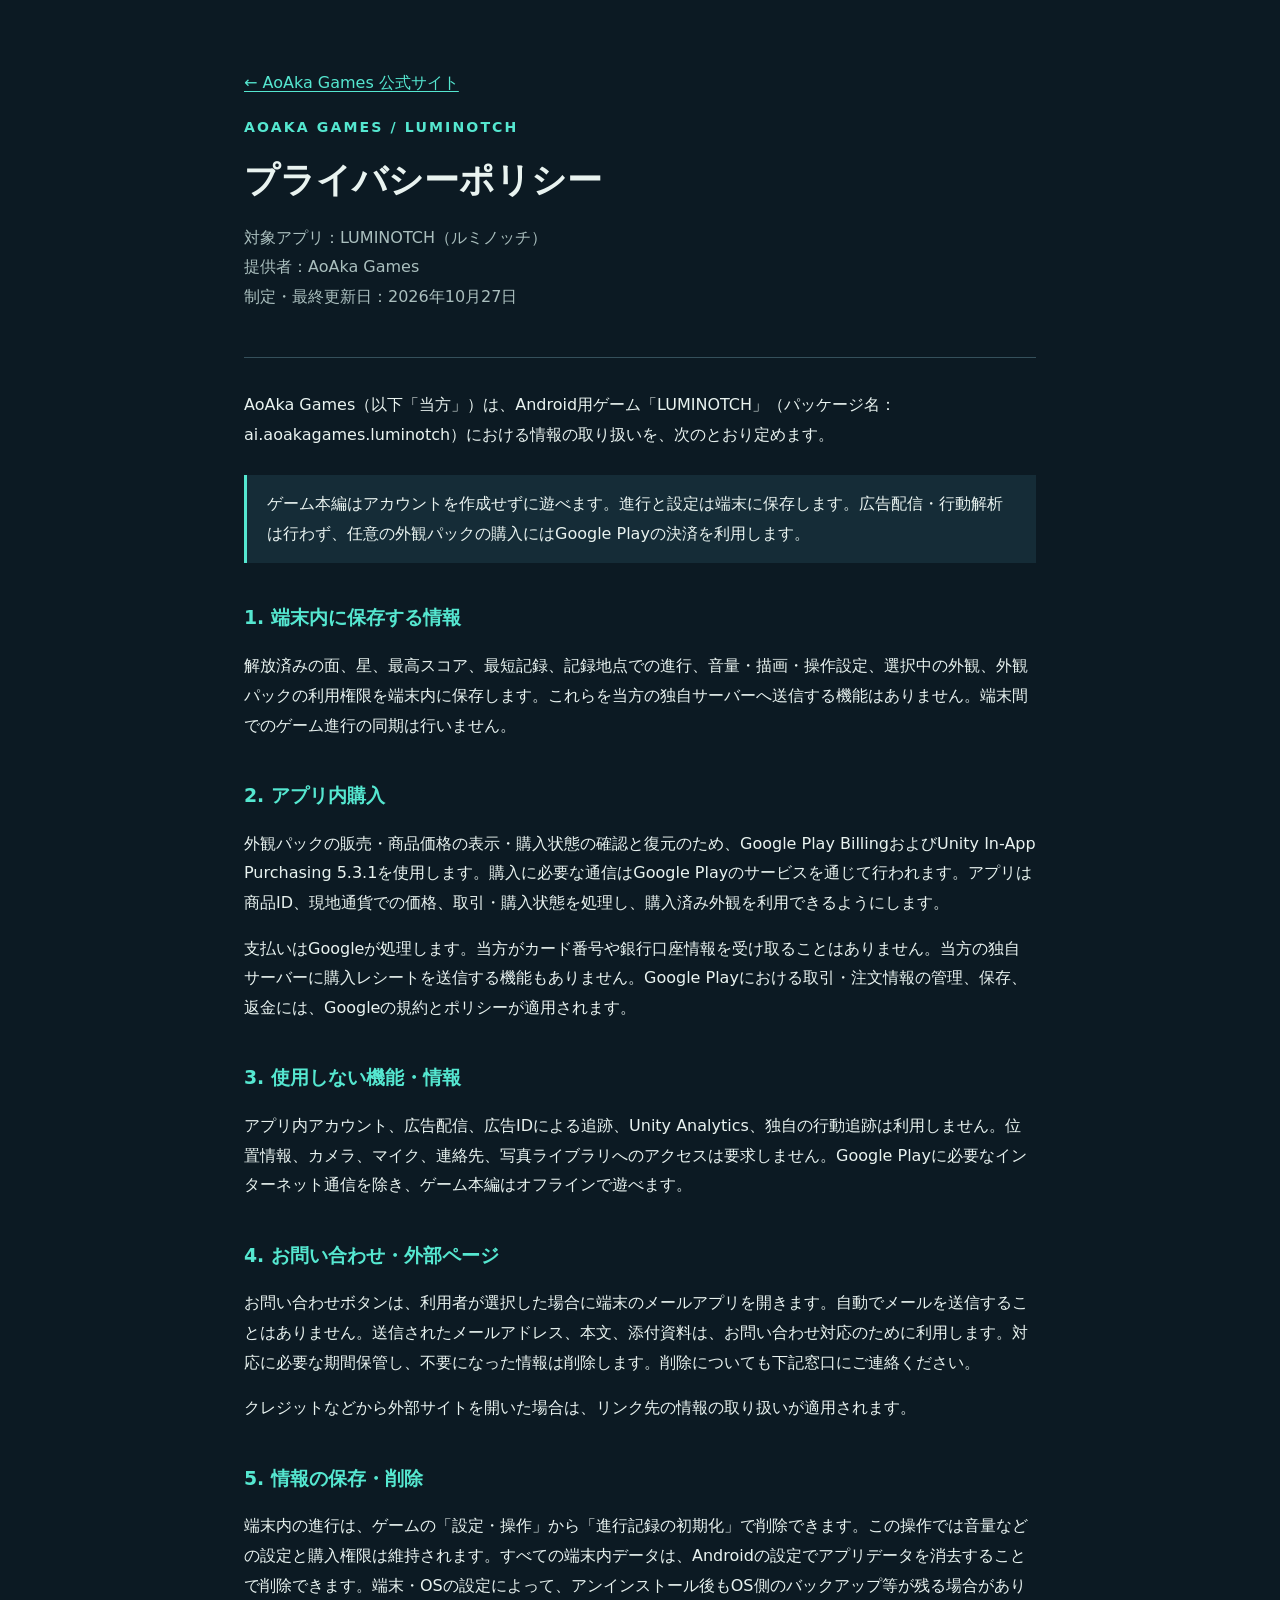
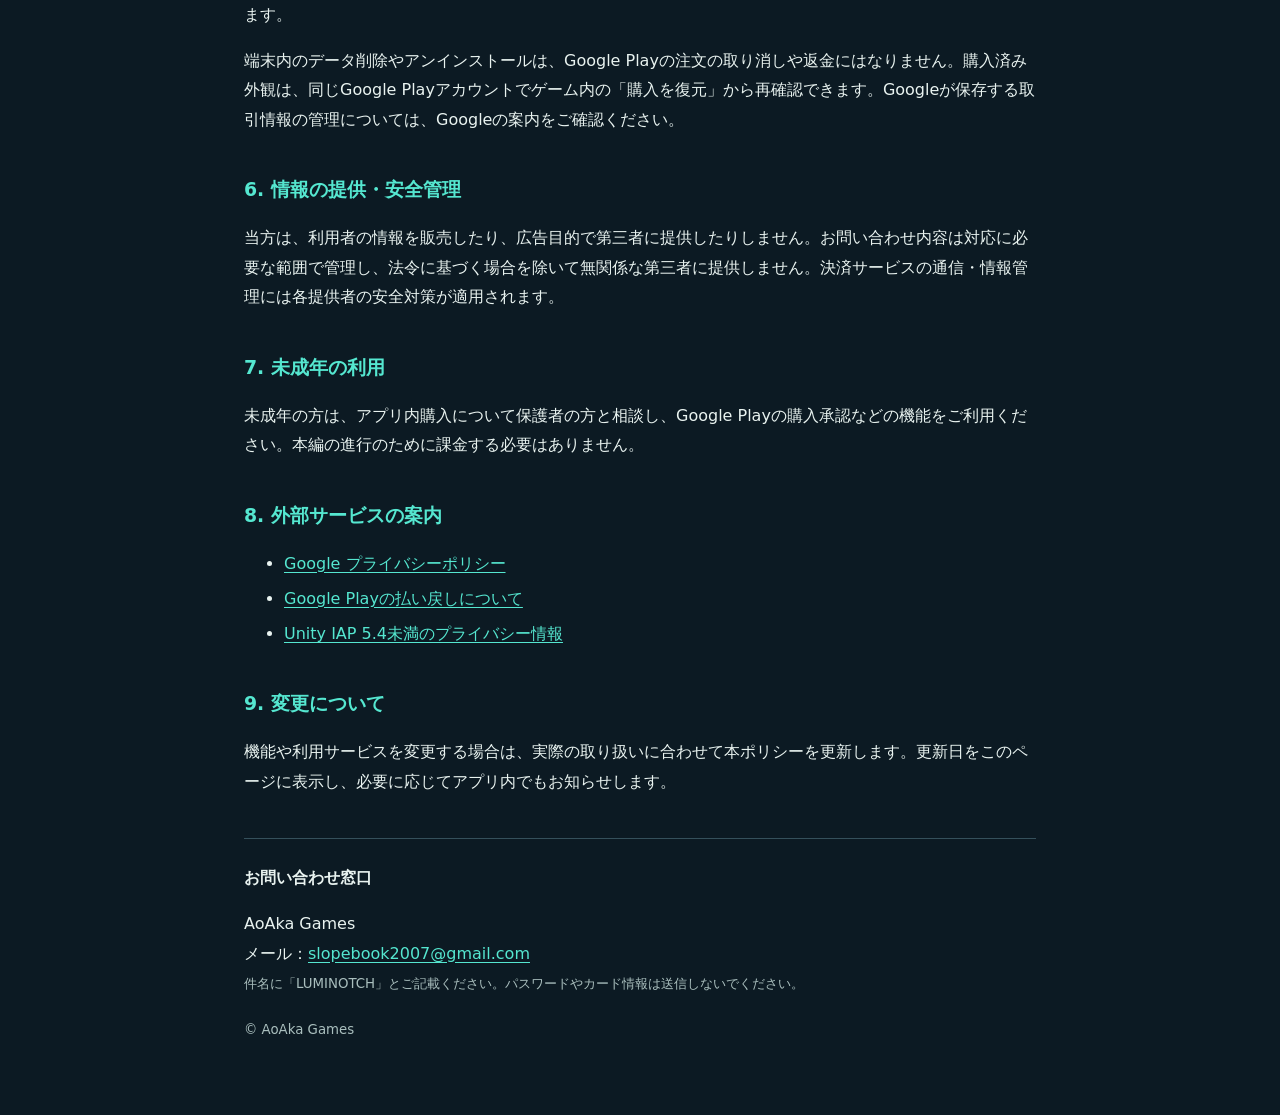
==== luminotch/privacy/index.html @ 9eddff87 "Create AoAka Games official site" ====
<!doctype html>
<html lang="ja"><head><meta charset="utf-8"><meta name="viewport" content="width=device-width,initial-scale=1"><meta name="description" content="AoAka Games のゲーム LUMINOTCH のプライバシーポリシーとお問い合わせ先。"><title>LUMINOTCH プライバシーポリシー | AoAka Games</title>
<style>:root{color-scheme:dark;--ink:#e9f3f0;--sub:#aabfbe;--accent:#55e7d0;--bg:#0c1a23}*{box-sizing:border-box}body{margin:0;background:var(--bg);color:var(--ink);font-family:system-ui,-apple-system,"Yu Gothic",Meiryo,sans-serif;line-height:1.85}main{max-width:840px;margin:auto;padding:52px 24px 72px}header{border-bottom:1px solid #35505b;padding-bottom:30px;margin-bottom:32px}.brand{letter-spacing:.15em;color:var(--accent);font-weight:650;font-size:.88rem}h1{font-size:clamp(1.65rem,5vw,2.2rem);line-height:1.5;margin:.4em 0}h2{font-size:1.18rem;color:var(--accent);margin-top:2em}p,li{overflow-wrap:anywhere}a{color:var(--accent);text-underline-offset:.2em}a:focus-visible{outline:3px solid var(--accent);outline-offset:5px}small,.sub{color:var(--sub)}.note{border-left:3px solid var(--accent);background:#152c37;padding:14px 20px;margin:26px 0}footer{margin-top:42px;padding-top:24px;border-top:1px solid #35505b}li{margin:.35em 0}@media print{body{background:white;color:#182631}h2,a,.brand{color:#135b5c}.note{background:#eee}}</style></head>
<body><main><p><a href="../../">← AoAka Games 公式サイト</a></p><header><div class="brand">AOAKA GAMES / LUMINOTCH</div><h1>プライバシーポリシー</h1><p class="sub">対象アプリ：LUMINOTCH（ルミノッチ）<br>提供者：AoAka Games<br>制定・最終更新日：2026年10月27日</p></header>
<p>AoAka Games（以下「当方」）は、Android用ゲーム「LUMINOTCH」（パッケージ名：ai.aoakagames.luminotch）における情報の取り扱いを、次のとおり定めます。</p>
<div class="note">ゲーム本編はアカウントを作成せずに遊べます。進行と設定は端末に保存します。広告配信・行動解析は行わず、任意の外観パックの購入にはGoogle Playの決済を利用します。</div>
<h2>1. 端末内に保存する情報</h2><p>解放済みの面、星、最高スコア、最短記録、記録地点での進行、音量・描画・操作設定、選択中の外観、外観パックの利用権限を端末内に保存します。これらを当方の独自サーバーへ送信する機能はありません。端末間でのゲーム進行の同期は行いません。</p>
<h2>2. アプリ内購入</h2><p>外観パックの販売・商品価格の表示・購入状態の確認と復元のため、Google Play BillingおよびUnity In-App Purchasing 5.3.1を使用します。購入に必要な通信はGoogle Playのサービスを通じて行われます。アプリは商品ID、現地通貨での価格、取引・購入状態を処理し、購入済み外観を利用できるようにします。</p><p>支払いはGoogleが処理します。当方がカード番号や銀行口座情報を受け取ることはありません。当方の独自サーバーに購入レシートを送信する機能もありません。Google Playにおける取引・注文情報の管理、保存、返金には、Googleの規約とポリシーが適用されます。</p>
<h2>3. 使用しない機能・情報</h2><p>アプリ内アカウント、広告配信、広告IDによる追跡、Unity Analytics、独自の行動追跡は利用しません。位置情報、カメラ、マイク、連絡先、写真ライブラリへのアクセスは要求しません。Google Playに必要なインターネット通信を除き、ゲーム本編はオフラインで遊べます。</p>
<h2>4. お問い合わせ・外部ページ</h2><p>お問い合わせボタンは、利用者が選択した場合に端末のメールアプリを開きます。自動でメールを送信することはありません。送信されたメールアドレス、本文、添付資料は、お問い合わせ対応のために利用します。対応に必要な期間保管し、不要になった情報は削除します。削除についても下記窓口にご連絡ください。</p><p>クレジットなどから外部サイトを開いた場合は、リンク先の情報の取り扱いが適用されます。</p>
<h2>5. 情報の保存・削除</h2><p>端末内の進行は、ゲームの「設定・操作」から「進行記録の初期化」で削除できます。この操作では音量などの設定と購入権限は維持されます。すべての端末内データは、Androidの設定でアプリデータを消去することで削除できます。端末・OSの設定によって、アンインストール後もOS側のバックアップ等が残る場合があります。</p><p>端末内のデータ削除やアンインストールは、Google Playの注文の取り消しや返金にはなりません。購入済み外観は、同じGoogle Playアカウントでゲーム内の「購入を復元」から再確認できます。Googleが保存する取引情報の管理については、Googleの案内をご確認ください。</p>
<h2>6. 情報の提供・安全管理</h2><p>当方は、利用者の情報を販売したり、広告目的で第三者に提供したりしません。お問い合わせ内容は対応に必要な範囲で管理し、法令に基づく場合を除いて無関係な第三者に提供しません。決済サービスの通信・情報管理には各提供者の安全対策が適用されます。</p>
<h2>7. 未成年の利用</h2><p>未成年の方は、アプリ内購入について保護者の方と相談し、Google Playの購入承認などの機能をご利用ください。本編の進行のために課金する必要はありません。</p>
<h2>8. 外部サービスの案内</h2><ul><li><a href="https://policies.google.com/privacy">Google プライバシーポリシー</a></li><li><a href="https://support.google.com/googleplay/answer/2479637?hl=ja">Google Playの払い戻しについて</a></li><li><a href="https://docs.unity.com/en-us/iap/privacy-and-consent/legacy-overview">Unity IAP 5.4未満のプライバシー情報</a></li></ul>
<h2>9. 変更について</h2><p>機能や利用サービスを変更する場合は、実際の取り扱いに合わせて本ポリシーを更新します。更新日をこのページに表示し、必要に応じてアプリ内でもお知らせします。</p>
<footer><strong>お問い合わせ窓口</strong><p>AoAka Games<br>メール：<a href="mailto:slopebook2007@gmail.com?subject=LUMINOTCH%20Support">slopebook2007@gmail.com</a><br><small>件名に「LUMINOTCH」とご記載ください。パスワードやカード情報は送信しないでください。</small></p><small>© AoAka Games</small></footer></main></body></html>
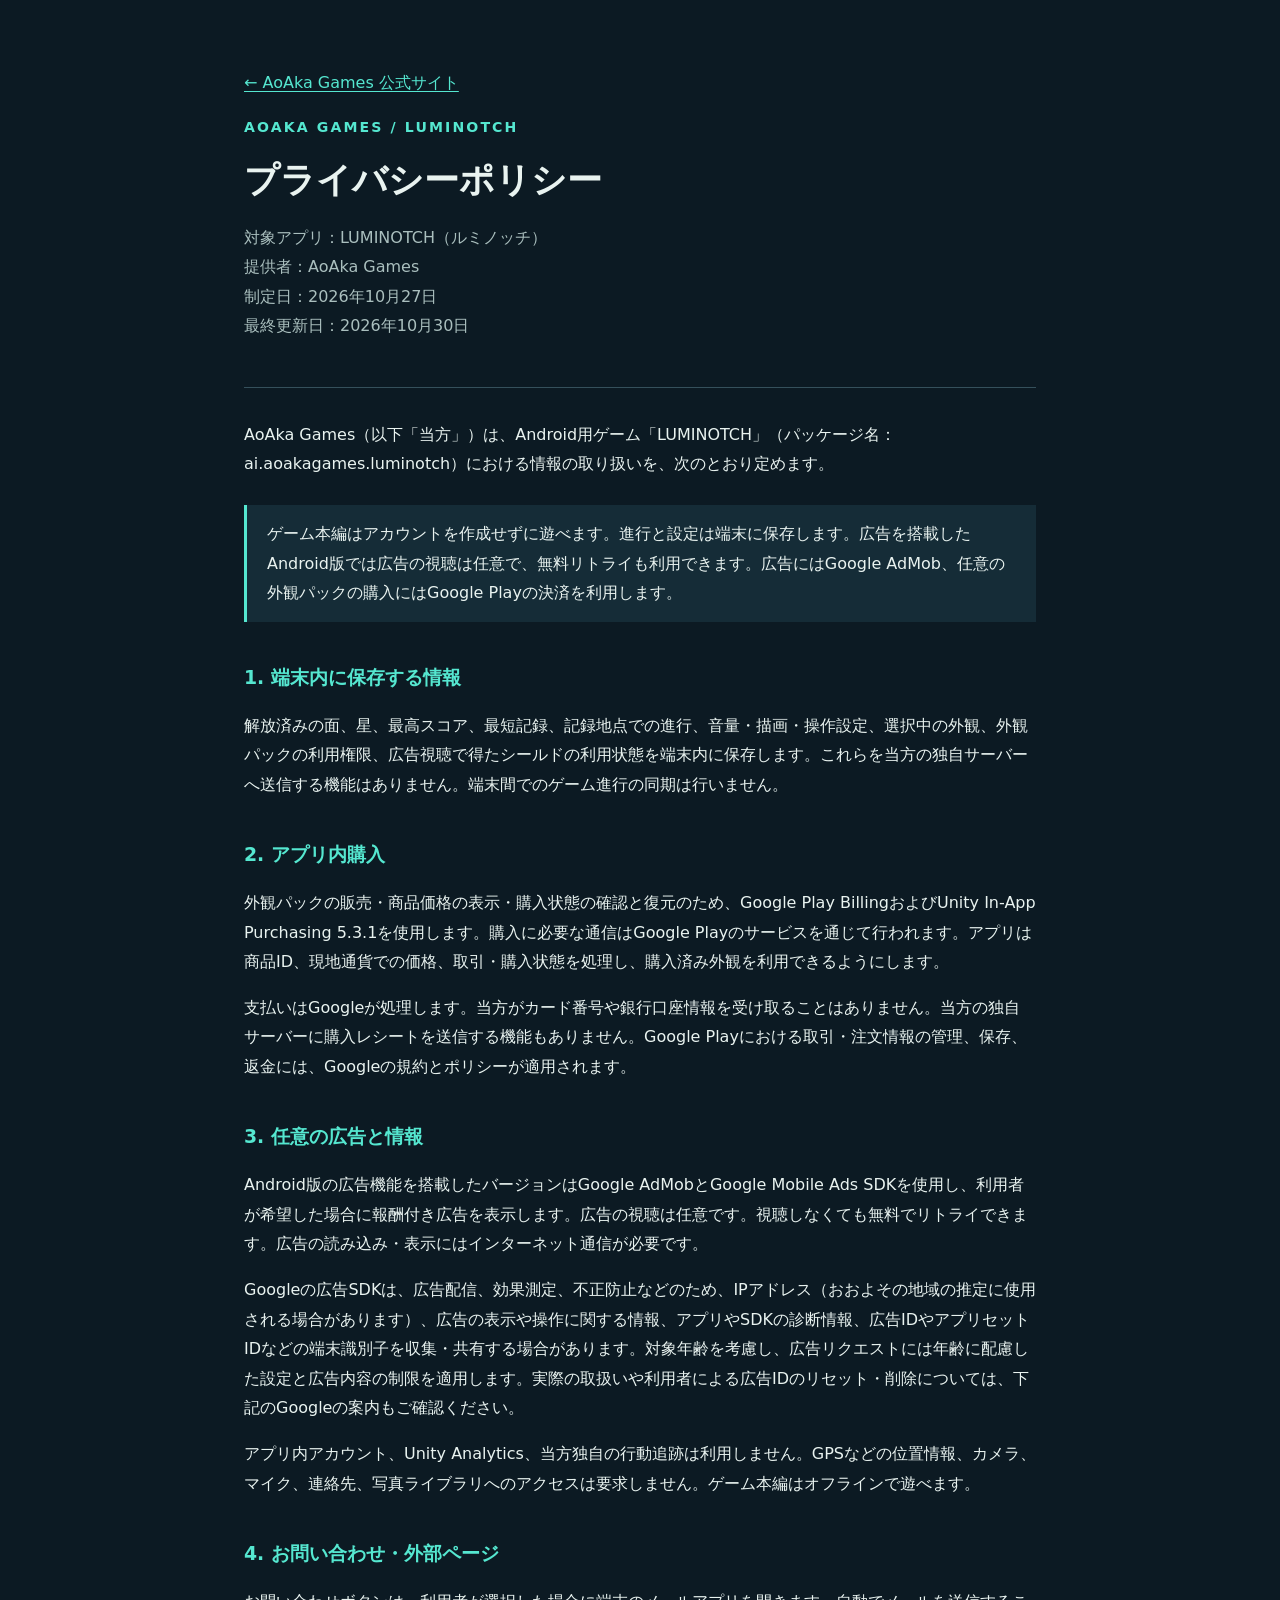
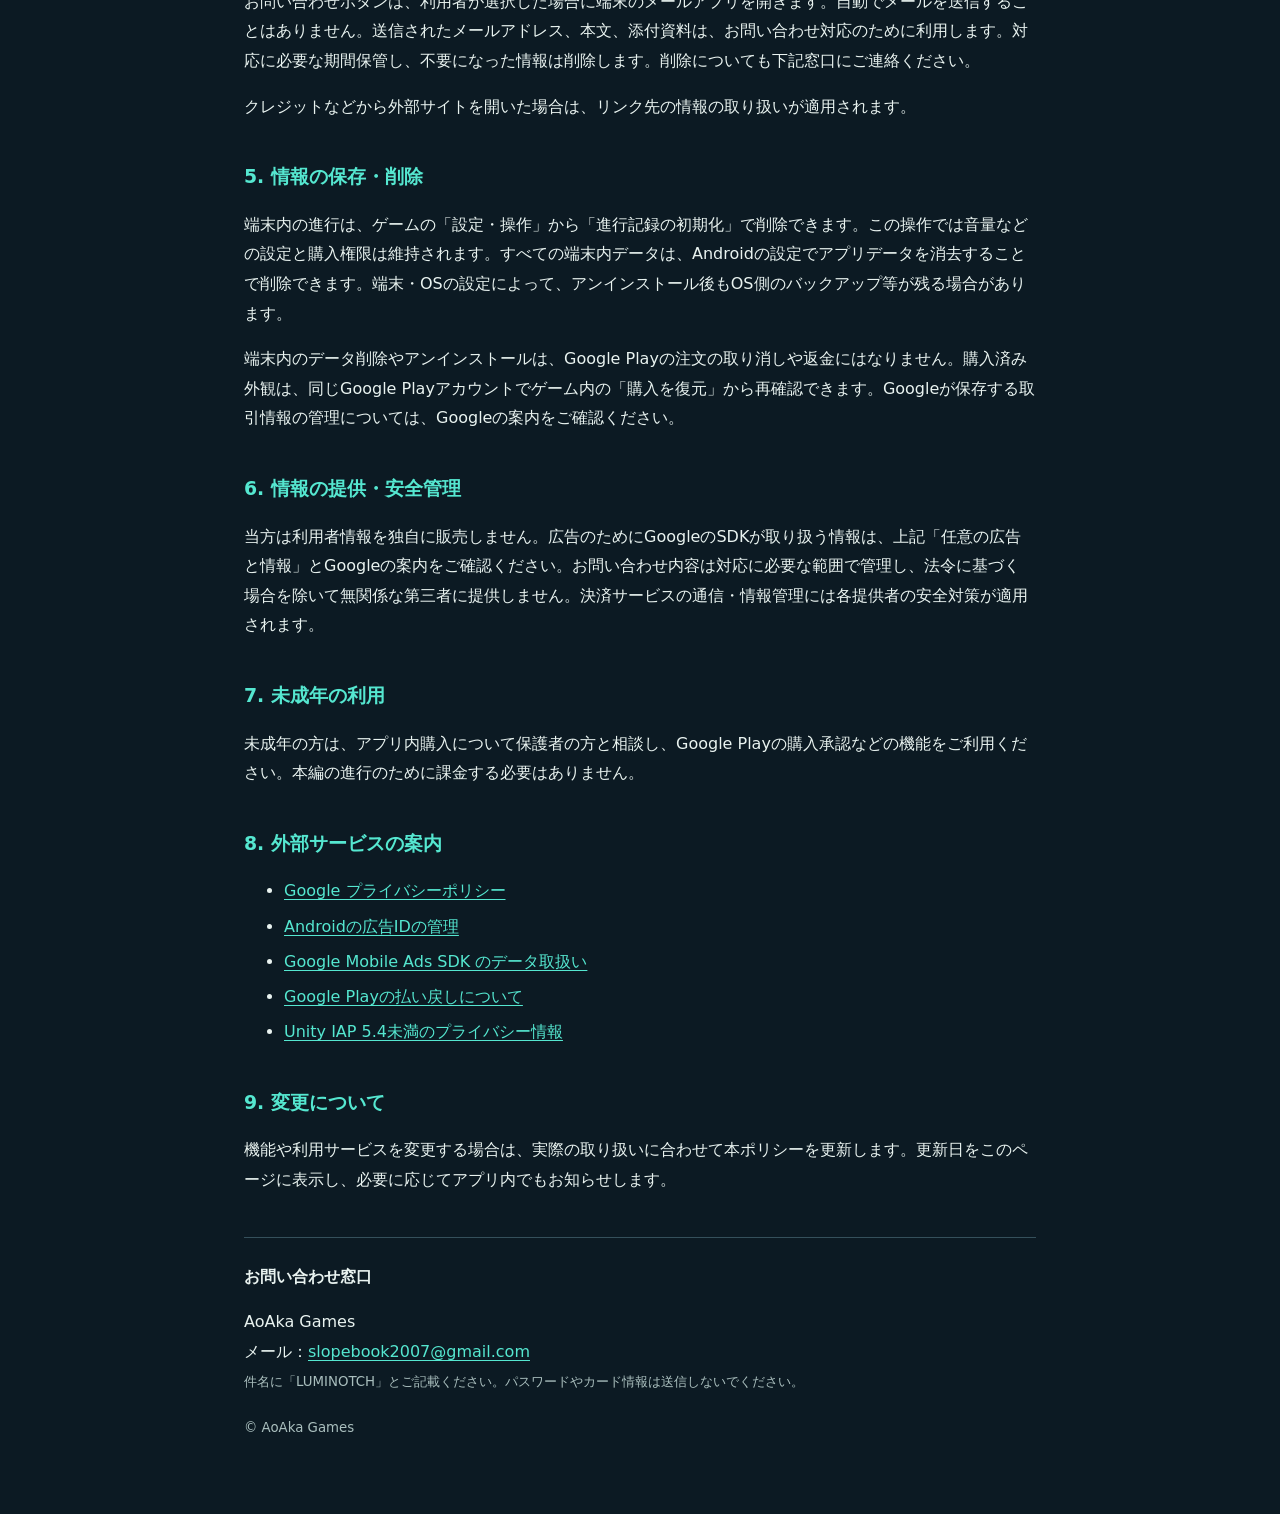
==== commit a50d7b34: "Update LUMINOTCH privacy policy for optional ads" ====
--- a/luminotch/privacy/index.html
+++ b/luminotch/privacy/index.html
@@ -1,16 +1,16 @@
 <!doctype html>
 <html lang="ja"><head><meta charset="utf-8"><meta name="viewport" content="width=device-width,initial-scale=1"><meta name="description" content="AoAka Games のゲーム LUMINOTCH のプライバシーポリシーとお問い合わせ先。"><title>LUMINOTCH プライバシーポリシー | AoAka Games</title>
 <style>:root{color-scheme:dark;--ink:#e9f3f0;--sub:#aabfbe;--accent:#55e7d0;--bg:#0c1a23}*{box-sizing:border-box}body{margin:0;background:var(--bg);color:var(--ink);font-family:system-ui,-apple-system,"Yu Gothic",Meiryo,sans-serif;line-height:1.85}main{max-width:840px;margin:auto;padding:52px 24px 72px}header{border-bottom:1px solid #35505b;padding-bottom:30px;margin-bottom:32px}.brand{letter-spacing:.15em;color:var(--accent);font-weight:650;font-size:.88rem}h1{font-size:clamp(1.65rem,5vw,2.2rem);line-height:1.5;margin:.4em 0}h2{font-size:1.18rem;color:var(--accent);margin-top:2em}p,li{overflow-wrap:anywhere}a{color:var(--accent);text-underline-offset:.2em}a:focus-visible{outline:3px solid var(--accent);outline-offset:5px}small,.sub{color:var(--sub)}.note{border-left:3px solid var(--accent);background:#152c37;padding:14px 20px;margin:26px 0}footer{margin-top:42px;padding-top:24px;border-top:1px solid #35505b}li{margin:.35em 0}@media print{body{background:white;color:#182631}h2,a,.brand{color:#135b5c}.note{background:#eee}}</style></head>
-<body><main><p><a href="../../">← AoAka Games 公式サイト</a></p><header><div class="brand">AOAKA GAMES / LUMINOTCH</div><h1>プライバシーポリシー</h1><p class="sub">対象アプリ：LUMINOTCH（ルミノッチ）<br>提供者：AoAka Games<br>制定・最終更新日：2026年10月27日</p></header>
+<body><main><p><a href="../../">← AoAka Games 公式サイト</a></p><header><div class="brand">AOAKA GAMES / LUMINOTCH</div><h1>プライバシーポリシー</h1><p class="sub">対象アプリ：LUMINOTCH（ルミノッチ）<br>提供者：AoAka Games<br>制定日：2026年10月27日<br>最終更新日：2026年10月30日</p></header>
 <p>AoAka Games（以下「当方」）は、Android用ゲーム「LUMINOTCH」（パッケージ名：ai.aoakagames.luminotch）における情報の取り扱いを、次のとおり定めます。</p>
-<div class="note">ゲーム本編はアカウントを作成せずに遊べます。進行と設定は端末に保存します。広告配信・行動解析は行わず、任意の外観パックの購入にはGoogle Playの決済を利用します。</div>
-<h2>1. 端末内に保存する情報</h2><p>解放済みの面、星、最高スコア、最短記録、記録地点での進行、音量・描画・操作設定、選択中の外観、外観パックの利用権限を端末内に保存します。これらを当方の独自サーバーへ送信する機能はありません。端末間でのゲーム進行の同期は行いません。</p>
+<div class="note">ゲーム本編はアカウントを作成せずに遊べます。進行と設定は端末に保存します。広告を搭載したAndroid版では広告の視聴は任意で、無料リトライも利用できます。広告にはGoogle AdMob、任意の外観パックの購入にはGoogle Playの決済を利用します。</div>
+<h2>1. 端末内に保存する情報</h2><p>解放済みの面、星、最高スコア、最短記録、記録地点での進行、音量・描画・操作設定、選択中の外観、外観パックの利用権限、広告視聴で得たシールドの利用状態を端末内に保存します。これらを当方の独自サーバーへ送信する機能はありません。端末間でのゲーム進行の同期は行いません。</p>
 <h2>2. アプリ内購入</h2><p>外観パックの販売・商品価格の表示・購入状態の確認と復元のため、Google Play BillingおよびUnity In-App Purchasing 5.3.1を使用します。購入に必要な通信はGoogle Playのサービスを通じて行われます。アプリは商品ID、現地通貨での価格、取引・購入状態を処理し、購入済み外観を利用できるようにします。</p><p>支払いはGoogleが処理します。当方がカード番号や銀行口座情報を受け取ることはありません。当方の独自サーバーに購入レシートを送信する機能もありません。Google Playにおける取引・注文情報の管理、保存、返金には、Googleの規約とポリシーが適用されます。</p>
-<h2>3. 使用しない機能・情報</h2><p>アプリ内アカウント、広告配信、広告IDによる追跡、Unity Analytics、独自の行動追跡は利用しません。位置情報、カメラ、マイク、連絡先、写真ライブラリへのアクセスは要求しません。Google Playに必要なインターネット通信を除き、ゲーム本編はオフラインで遊べます。</p>
+<h2>3. 任意の広告と情報</h2><p>Android版の広告機能を搭載したバージョンはGoogle AdMobとGoogle Mobile Ads SDKを使用し、利用者が希望した場合に報酬付き広告を表示します。広告の視聴は任意です。視聴しなくても無料でリトライできます。広告の読み込み・表示にはインターネット通信が必要です。</p><p>Googleの広告SDKは、広告配信、効果測定、不正防止などのため、IPアドレス（おおよその地域の推定に使用される場合があります）、広告の表示や操作に関する情報、アプリやSDKの診断情報、広告IDやアプリセットIDなどの端末識別子を収集・共有する場合があります。対象年齢を考慮し、広告リクエストには年齢に配慮した設定と広告内容の制限を適用します。実際の取扱いや利用者による広告IDのリセット・削除については、下記のGoogleの案内もご確認ください。</p><p>アプリ内アカウント、Unity Analytics、当方独自の行動追跡は利用しません。GPSなどの位置情報、カメラ、マイク、連絡先、写真ライブラリへのアクセスは要求しません。ゲーム本編はオフラインで遊べます。</p>
 <h2>4. お問い合わせ・外部ページ</h2><p>お問い合わせボタンは、利用者が選択した場合に端末のメールアプリを開きます。自動でメールを送信することはありません。送信されたメールアドレス、本文、添付資料は、お問い合わせ対応のために利用します。対応に必要な期間保管し、不要になった情報は削除します。削除についても下記窓口にご連絡ください。</p><p>クレジットなどから外部サイトを開いた場合は、リンク先の情報の取り扱いが適用されます。</p>
 <h2>5. 情報の保存・削除</h2><p>端末内の進行は、ゲームの「設定・操作」から「進行記録の初期化」で削除できます。この操作では音量などの設定と購入権限は維持されます。すべての端末内データは、Androidの設定でアプリデータを消去することで削除できます。端末・OSの設定によって、アンインストール後もOS側のバックアップ等が残る場合があります。</p><p>端末内のデータ削除やアンインストールは、Google Playの注文の取り消しや返金にはなりません。購入済み外観は、同じGoogle Playアカウントでゲーム内の「購入を復元」から再確認できます。Googleが保存する取引情報の管理については、Googleの案内をご確認ください。</p>
-<h2>6. 情報の提供・安全管理</h2><p>当方は、利用者の情報を販売したり、広告目的で第三者に提供したりしません。お問い合わせ内容は対応に必要な範囲で管理し、法令に基づく場合を除いて無関係な第三者に提供しません。決済サービスの通信・情報管理には各提供者の安全対策が適用されます。</p>
+<h2>6. 情報の提供・安全管理</h2><p>当方は利用者情報を独自に販売しません。広告のためにGoogleのSDKが取り扱う情報は、上記「任意の広告と情報」とGoogleの案内をご確認ください。お問い合わせ内容は対応に必要な範囲で管理し、法令に基づく場合を除いて無関係な第三者に提供しません。決済サービスの通信・情報管理には各提供者の安全対策が適用されます。</p>
 <h2>7. 未成年の利用</h2><p>未成年の方は、アプリ内購入について保護者の方と相談し、Google Playの購入承認などの機能をご利用ください。本編の進行のために課金する必要はありません。</p>
-<h2>8. 外部サービスの案内</h2><ul><li><a href="https://policies.google.com/privacy">Google プライバシーポリシー</a></li><li><a href="https://support.google.com/googleplay/answer/2479637?hl=ja">Google Playの払い戻しについて</a></li><li><a href="https://docs.unity.com/en-us/iap/privacy-and-consent/legacy-overview">Unity IAP 5.4未満のプライバシー情報</a></li></ul>
+<h2>8. 外部サービスの案内</h2><ul><li><a href="https://policies.google.com/privacy">Google プライバシーポリシー</a></li><li><a href="https://support.google.com/googleplay/answer/3405269?hl=ja">Androidの広告IDの管理</a></li><li><a href="https://developers.google.com/admob/android/privacy/play-data-disclosure">Google Mobile Ads SDK のデータ取扱い</a></li><li><a href="https://support.google.com/googleplay/answer/2479637?hl=ja">Google Playの払い戻しについて</a></li><li><a href="https://docs.unity.com/en-us/iap/privacy-and-consent/legacy-overview">Unity IAP 5.4未満のプライバシー情報</a></li></ul>
 <h2>9. 変更について</h2><p>機能や利用サービスを変更する場合は、実際の取り扱いに合わせて本ポリシーを更新します。更新日をこのページに表示し、必要に応じてアプリ内でもお知らせします。</p>
 <footer><strong>お問い合わせ窓口</strong><p>AoAka Games<br>メール：<a href="mailto:slopebook2007@gmail.com?subject=LUMINOTCH%20Support">slopebook2007@gmail.com</a><br><small>件名に「LUMINOTCH」とご記載ください。パスワードやカード情報は送信しないでください。</small></p><small>© AoAka Games</small></footer></main></body></html>
